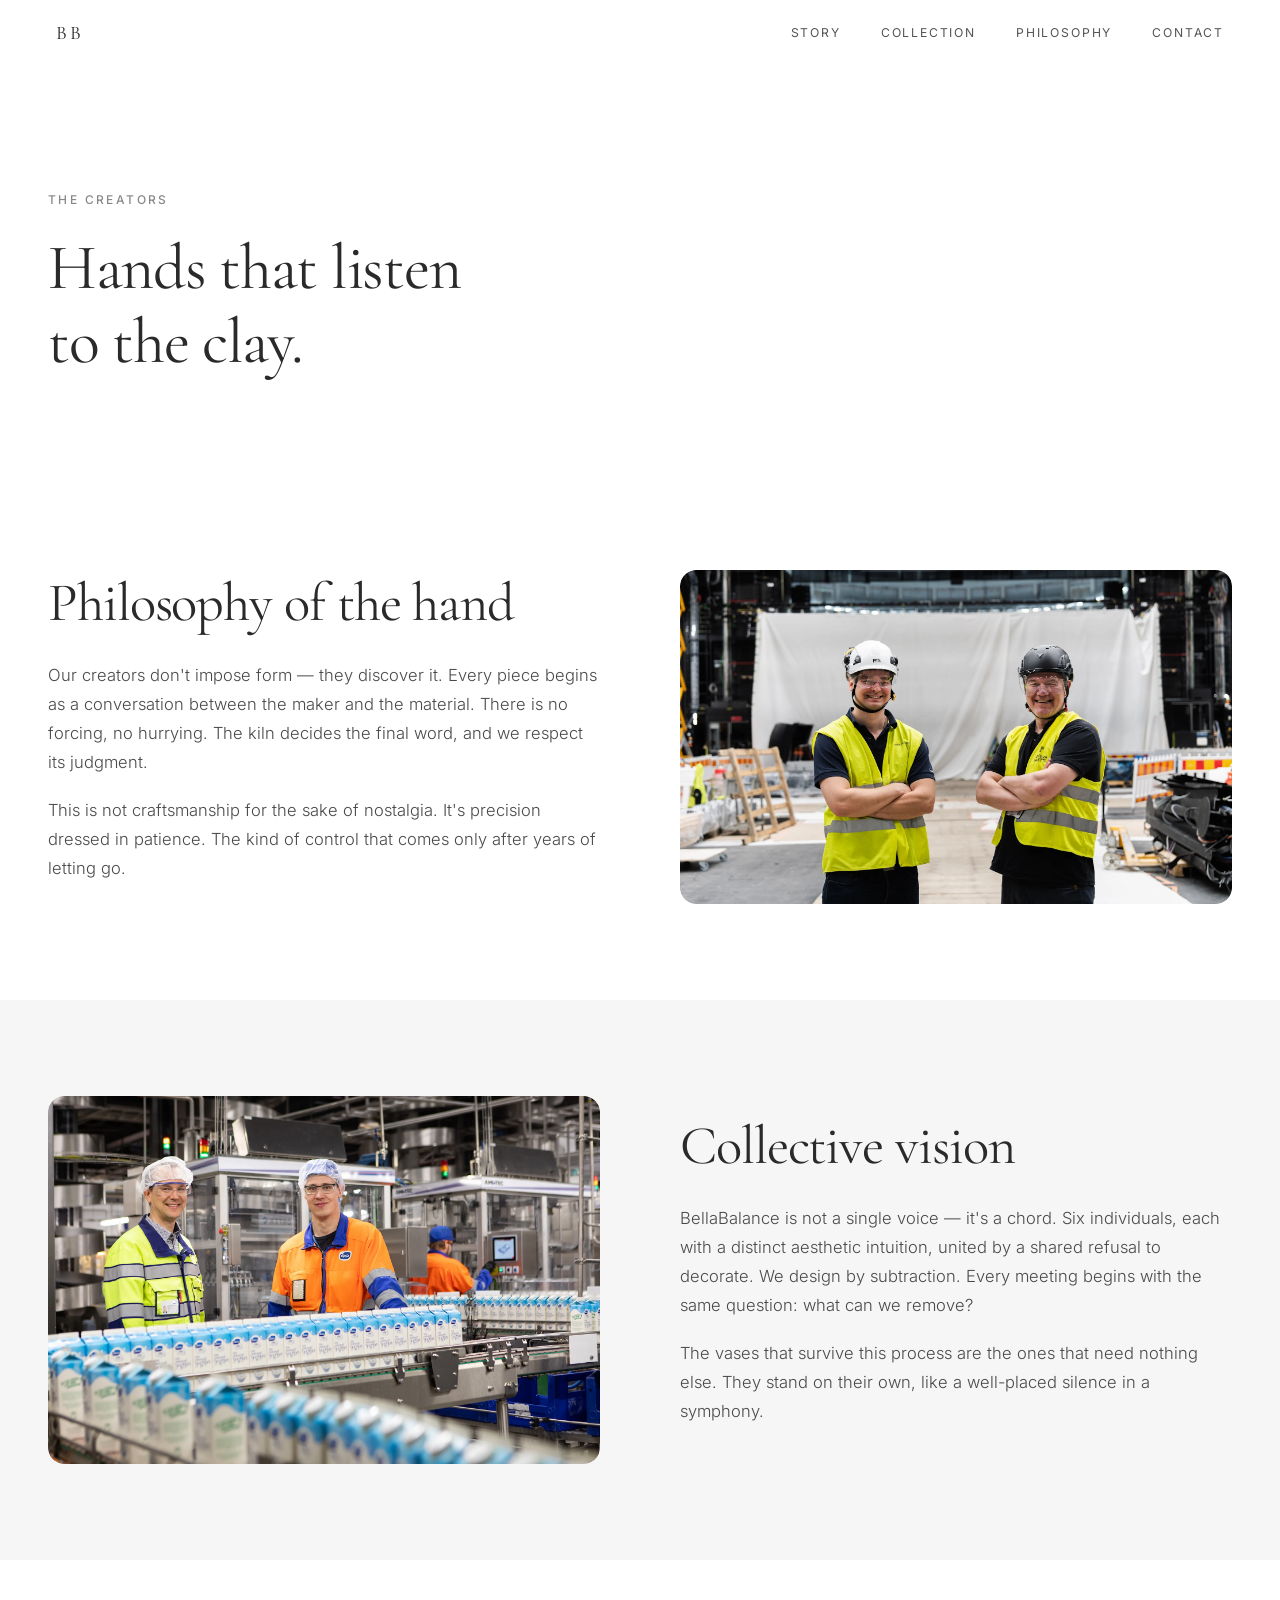
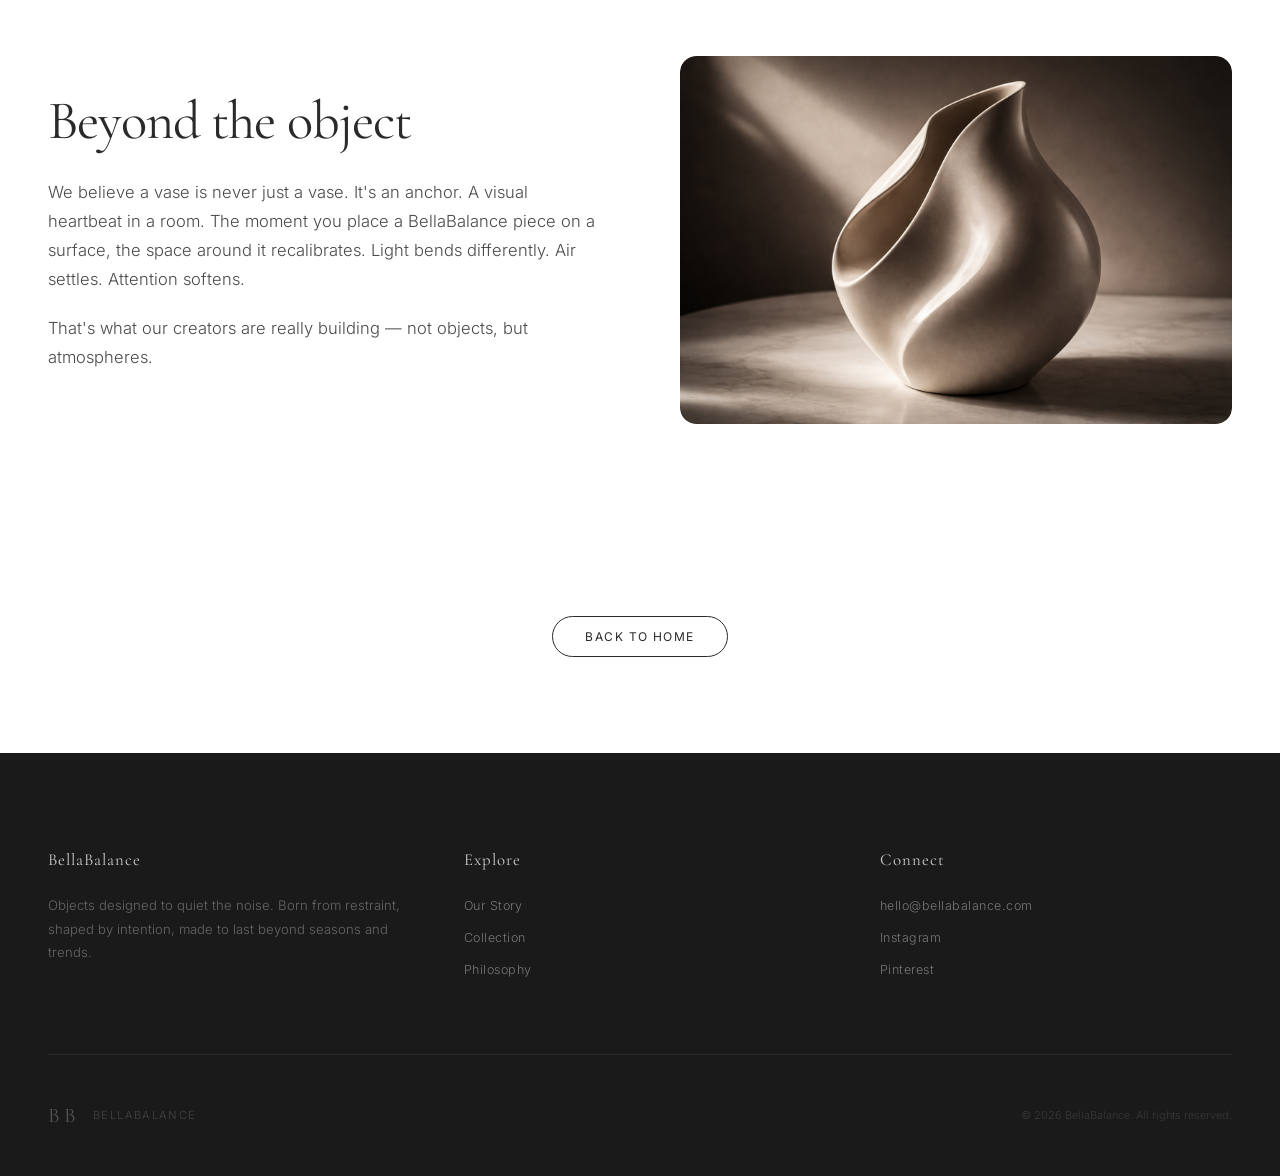
==== creators.html @ a8b5573e "feat: design ready" ====
<!DOCTYPE html>
<html lang="en">
<head>
  <meta charset="UTF-8">
  <meta name="viewport" content="width=device-width, initial-scale=1.0">
  <title>The Creators — BellaBalance</title>
  <link rel="stylesheet" href="style.css">
  <link rel="stylesheet" href="pages.css">
  <link rel="preconnect" href="https://fonts.googleapis.com">
  <link rel="preconnect" href="https://fonts.gstatic.com" crossorigin>
  <link href="https://fonts.googleapis.com/css2?family=Cormorant+Garamond:ital,wght@0,300;0,400;0,500;1,300;1,400&family=Inter:wght@300;400;500&display=swap" rel="stylesheet">
</head>
<body>

  <nav class="navbar visible" id="navbar">
    <a href="index.html" class="nav-logo">BB</a>
    <div class="nav-links">
      <a href="index.html#story">Story</a>
      <a href="index.html#collection">Collection</a>
      <a href="index.html#philosophy">Philosophy</a>
      <a href="index.html#contact">Contact</a>
    </div>
  </nav>

  <header class="page-hero">
    <div class="page-hero-inner">
      <span class="section-label">The Creators</span>
      <h1>Hands that listen<br>to the clay.</h1>
    </div>
  </header>

  <section class="page-section">
    <div class="page-grid">
      <div class="page-text">
        <h2>Philosophy of the hand</h2>
        <p>Our creators don't impose form — they discover it. Every piece begins as a conversation between the maker and the material. There is no forcing, no hurrying. The kiln decides the final word, and we respect its judgment.</p>
        <p>This is not craftsmanship for the sake of nostalgia. It's precision dressed in patience. The kind of control that comes only after years of letting go.</p>
      </div>
      <div class="page-image">
        <img src="photos/image5.png" alt="The creator at work">
      </div>
    </div>
  </section>

  <section class="page-section page-section-alt">
    <div class="page-grid page-grid-reverse">
      <div class="page-text">
        <h2>Collective vision</h2>
        <p>BellaBalance is not a single voice — it's a chord. Six individuals, each with a distinct aesthetic intuition, united by a shared refusal to decorate. We design by subtraction. Every meeting begins with the same question: what can we remove?</p>
        <p>The vases that survive this process are the ones that need nothing else. They stand on their own, like a well-placed silence in a symphony.</p>
      </div>
      <div class="page-image">
        <img src="photos/image6.png" alt="The collective">
      </div>
    </div>
  </section>

  <section class="page-section">
    <div class="page-grid">
      <div class="page-text">
        <h2>Beyond the object</h2>
        <p>We believe a vase is never just a vase. It's an anchor. A visual heartbeat in a room. The moment you place a BellaBalance piece on a surface, the space around it recalibrates. Light bends differently. Air settles. Attention softens.</p>
        <p>That's what our creators are really building — not objects, but atmospheres.</p>
      </div>
      <div class="page-image">
        <img src="photos/20260310_2131_Image Generation_simple_compose_01kkckq28sek98zscj6ra469p7.png" alt="Atmosphere">
      </div>
    </div>
  </section>

  <div class="page-cta">
    <a href="index.html" class="btn-learn">Back to Home</a>
  </div>

  <footer class="footer" id="contact">
    <div class="footer-inner">
      <div class="footer-grid">
        <div class="footer-col">
          <h4>BellaBalance</h4>
          <p>Objects designed to quiet the noise. Born from restraint, shaped by intention, made to last beyond seasons and trends.</p>
        </div>
        <div class="footer-col">
          <h4>Explore</h4>
          <ul>
            <li><a href="index.html#story">Our Story</a></li>
            <li><a href="index.html#collection">Collection</a></li>
            <li><a href="index.html#philosophy">Philosophy</a></li>
          </ul>
        </div>
        <div class="footer-col">
          <h4>Connect</h4>
          <ul>
            <li><a href="mailto:hello@bellabalance.com">hello@bellabalance.com</a></li>
            <li><a href="#">Instagram</a></li>
            <li><a href="#">Pinterest</a></li>
          </ul>
        </div>
      </div>
      <div class="footer-bottom">
        <div class="footer-bottom-brand">
          <span class="footer-bottom-logo">BB</span>
          <p class="footer-bottom-name">BellaBalance</p>
        </div>
        <div class="footer-copy">
          <p>&copy; 2026 BellaBalance. All rights reserved.</p>
        </div>
      </div>
    </div>
  </footer>

</body>
</html>
---- style.css ----
/* ========== RESET & BASE ========== */
*, *::before, *::after {
  margin: 0;
  padding: 0;
  box-sizing: border-box;
}

html {
  scroll-behavior: smooth;
  font-size: 16px;
}

body {
  font-family: 'Inter', sans-serif;
  font-weight: 300;
  color: #3a3a3a;
  background: #ffffff;
  overflow-x: hidden;
  -webkit-font-smoothing: antialiased;
  -moz-osx-font-smoothing: grayscale;
}

img {
  display: block;
  width: 100%;
  height: auto;
  border-radius: 16px;
}

a {
  text-decoration: none;
  color: inherit;
}

/* ========== TYPOGRAPHY ========== */
h2 {
  font-family: 'Cormorant Garamond', serif;
  font-weight: 400;
  font-size: clamp(2rem, 4.5vw, 3.4rem);
  line-height: 1.2;
  color: #2a2a2a;
  margin-bottom: 1.5rem;
  letter-spacing: -0.02em;
}

p {
  font-size: clamp(1rem, 1.3vw, 1.12rem);
  line-height: 1.75;
  color: #4a4a4a;
  max-width: 520px;
}

.section-label {
  display: block;
  font-size: 0.75rem;
  letter-spacing: 0.2em;
  text-transform: uppercase;
  color: #888;
  margin-bottom: 1.5rem;
  font-weight: 500;
}

/* ========== NAVBAR ========== */
.navbar {
  position: fixed;
  top: 0;
  left: 0;
  width: 100%;
  z-index: 1000;
  display: flex;
  justify-content: space-between;
  align-items: center;
  padding: 1.3rem 3.5rem;
  opacity: 0;
  transform: translateY(-20px);
  pointer-events: none;
  background: rgba(255, 255, 255, 0.25);
  backdrop-filter: blur(30px) saturate(180%);
  -webkit-backdrop-filter: blur(30px) saturate(180%);
  border-bottom: 1px solid rgba(255, 255, 255, 0.12);
  transition: opacity 0.6s ease, transform 0.6s ease;
}

.navbar.visible {
  opacity: 1;
  transform: translateY(0);
  pointer-events: all;
}

.nav-logo {
  font-family: 'Cormorant Garamond', serif;
  font-weight: 400;
  font-size: 1.2rem;
  letter-spacing: 0.15em;
  color: #2a2a2a;
}

.nav-links {
  display: flex;
  gap: 2.5rem;
}

.nav-links a {
  font-size: 0.76rem;
  letter-spacing: 0.15em;
  text-transform: uppercase;
  color: #555;
  transition: color 0.3s ease;
  font-weight: 400;
}

.nav-links a:hover {
  color: #2a2a2a;
}

/* ========== HERO ========== */
.hero {
  position: relative;
  width: 100%;
  height: 100vh;
  overflow: hidden;
  display: flex;
  align-items: center;
  justify-content: center;
}

.hero-video {
  position: absolute;
  top: 50%;
  left: 50%;
  min-width: 100%;
  min-height: 100%;
  width: auto;
  height: auto;
  transform: translate(-50%, -50%);
  object-fit: cover;
}

.hero-overlay {
  position: absolute;
  inset: 0;
  background: rgba(0, 0, 0, 0.08);
  pointer-events: none;
}

.hero-content {
  position: relative;
  z-index: 2;
  text-align: center;
  mix-blend-mode: difference;
}

.hero-tagline {
  font-family: 'Cormorant Garamond', serif;
  font-weight: 500;
  font-size: clamp(1.6rem, 3.8vw, 3rem);
  color: #ffffff;
  letter-spacing: 0.06em;
  line-height: 1.4;
  opacity: 0;
  animation: fadeInUp 1.4s ease 0.5s forwards;
}

/* Scroll Hint */
.scroll-hint {
  position: absolute;
  bottom: 2.5rem;
  left: 50%;
  transform: translateX(-50%);
  z-index: 2;
  opacity: 0;
  animation: fadeInUp 1.4s ease 1.5s forwards;
}

.scroll-line {
  width: 1px;
  height: 48px;
  background: rgba(255, 255, 255, 0.4);
  position: relative;
  overflow: hidden;
}

.scroll-line::after {
  content: '';
  position: absolute;
  top: -100%;
  left: 0;
  width: 100%;
  height: 100%;
  background: rgba(255, 255, 255, 0.9);
  animation: scrollDown 2s ease infinite;
}

/* ========== GRADIENT TRANSITION ========== */
.gradient-transition {
  height: 30vh;
  background: linear-gradient(to bottom, #3f3f3f, #4e4e4e, #6e6e6e, #a0a0a0, #d0d0d0, #f0f0f0, #ffffff);
}

/* ========== SECTIONS ========== */
.section {
  padding: 10rem 3rem;
}

/* ========== REVEAL ANIMATIONS ========== */
.reveal {
  opacity: 0;
  transform: translateY(30px);
  transition: opacity 1s ease, transform 1s ease;
}

.reveal.in-view {
  opacity: 1;
  transform: translateY(0);
}

.reveal-delay-1 { transition-delay: 0.15s; }
.reveal-delay-2 { transition-delay: 0.3s; }
.reveal-delay-3 { transition-delay: 0.45s; }

.section-inner {
  max-width: 1200px;
  margin: 0 auto;
}

/* ========== STORY SECTION ========== */
.story-section {
  background: #ffffff;
  padding: 0;
}

.story-grid {
  display: grid;
  grid-template-columns: 0.8fr 1.2fr;
  min-height: 100vh;
  align-items: center;
  padding: 2rem;
}

.story-text {
  opacity: 0;
  transform: translateY(40px);
  transition: opacity 0.8s ease, transform 0.8s ease;
  display: flex;
  flex-direction: column;
  justify-content: center;
  padding: 6rem 5rem 6rem 3rem;
}

.story-text.in-view {
  opacity: 1;
  transform: translateY(0);
}

.story-image {
  opacity: 0;
  transform: translateY(40px);
  transition: opacity 0.8s ease 0.2s, transform 0.8s ease 0.2s;
  overflow: hidden;
  border-radius: 16px;
}

.story-image.in-view {
  opacity: 1;
  transform: translateY(0);
}

.story-image img {
  width: 100%;
  height: 100%;
  object-fit: contain;
  border-radius: 16px;
  transition: transform 0.6s ease;
}

.story-image:hover img {
  transform: scale(1.03);
}

.story-text .btn-learn {
  align-self: flex-start;
}

/* ========== COLLECTION SECTION ========== */
.collection-section {
  background: #fafafa;
  text-align: center;
  overflow: hidden;
  transition: background-color 1s cubic-bezier(0.4, 0, 0.2, 1);
}

.collection-section.dark {
  background-color: #0a0a0a;
}

.collection-section h2 {
  margin-bottom: 4rem;
  transition: color 1s cubic-bezier(0.4, 0, 0.2, 1);
}

.collection-section.dark h2 {
  color: #f0f0f0;
}

.collection-section .section-label {
  transition: color 1s cubic-bezier(0.4, 0, 0.2, 1);
}

.collection-section.dark .section-label {
  color: #666;
}

.carousel {
  position: relative;
  width: 100%;
  height: 560px;
  padding: 2rem 0 1rem;
}

.carousel-item {
  position: absolute;
  display: flex;
  flex-direction: column;
  align-items: center;
  cursor: pointer;
  transition: left 0.9s cubic-bezier(0.25, 0.46, 0.45, 0.94),
              transform 0.9s cubic-bezier(0.25, 0.46, 0.45, 0.94),
              opacity 0.9s cubic-bezier(0.25, 0.46, 0.45, 0.94);
}

/* Slot positions */
.carousel-item.pos-left {
  left: 5%;
  transform: scale(0.85);
}

.carousel-item.pos-center {
  left: 50%;
  transform: translateX(-50%) scale(1);
}

.carousel-item.pos-right {
  left: 95%;
  transform: translateX(-100%) scale(0.85);
}

.carousel-item:not(.active):hover {
  transform: scale(0.78);
}

.carousel-item.pos-right:not(.active):hover {
  transform: translateX(-100%) scale(0.78);
}

.carousel-item.active {
  cursor: default;
  z-index: 2;
}

.carousel-card {
  width: 340px;
  height: 460px;
  border-radius: 20px;
  overflow: hidden;
  filter: blur(14px);
  opacity: 0.6;
  transition: filter 1s cubic-bezier(0.25, 0.46, 0.45, 0.94),
              opacity 0.9s cubic-bezier(0.25, 0.46, 0.45, 0.94),
              box-shadow 1s ease;
}

.carousel-item.active .carousel-card {
  filter: blur(0);
  opacity: 1;
  box-shadow: 0 20px 60px rgba(0, 0, 0, 0.25), 0 0 80px rgba(255, 255, 255, 0.06);
}

.carousel-card video,
.carousel-card img {
  width: 100%;
  height: 100%;
  object-fit: cover;
  display: block;
}

.carousel-label {
  margin-top: 1.5rem;
  font-family: 'Cormorant Garamond', serif;
  font-size: 1.15rem;
  font-weight: 400;
  color: #2a2a2a;
  letter-spacing: 0.04em;
  max-width: none;
  transition: opacity 0.4s ease, color 1s cubic-bezier(0.4, 0, 0.2, 1);
}

.collection-section.dark .carousel-label {
  color: #e0e0e0;
}

.carousel-desc {
  margin-top: 1rem;
  font-size: 0.82rem;
  color: #999;
  letter-spacing: 0.02em;
  max-width: none;
  transition: opacity 0.5s ease, transform 0.5s ease, color 1s cubic-bezier(0.4, 0, 0.2, 1);
  min-height: 1.5em;
}

.collection-section.dark .carousel-desc {
  color: #666;
}

/* ========== PHILOSOPHY SECTION ========== */
.philosophy-section {
  background: #ffffff;
  position: relative;
  overflow: hidden;
}

.philosophy-section .section-inner {
  position: relative;
  z-index: 1;
}

.philosophy-grid {
  display: grid;
  grid-template-columns: 1.3fr 0.7fr;
  gap: 4rem;
  align-items: start;
}

.creators-visual {
  display: flex;
  flex-direction: column;
  gap: 2rem;
}

.creator-accent {
  width: 70%;
  margin-left: auto;
  margin-right: 0;
  overflow: hidden;
  border-radius: 16px;
  opacity: 0;
  transform: translateY(20px) rotate(2deg);
  transition: opacity 0.8s ease 0.15s, transform 0.8s ease 0.15s;
}

.creator-accent.in-view {
  opacity: 1;
  transform: translateY(0) rotate(2deg);
}

.creator-accent img {
  transition: transform 0.6s ease;
}

.creator-accent:hover img {
  transform: scale(1.04);
}

.creator-photo {
  width: 65%;
  margin-left: auto;
  overflow: hidden;
  border-radius: 16px;
  opacity: 0;
  transform: translateY(30px);
  transition: opacity 0.8s ease 0.3s, transform 0.8s ease 0.3s;
}

.creator-photo.in-view {
  opacity: 1;
  transform: translateY(0);
}

.creator-photo img {
  transition: transform 0.6s ease;
}

.creator-photo:hover img {
  transform: scale(1.03);
}

.philosophy-image {
  overflow: hidden;
  border-radius: 16px;
  opacity: 0;
  transform: translateY(40px);
  transition: opacity 0.8s ease, transform 0.8s ease;
}

.philosophy-image.in-view {
  opacity: 1;
  transform: translateY(0);
}

.philosophy-image img {
  transition: transform 0.6s ease;
}

.philosophy-image:hover img {
  transform: scale(1.03);
}

.philosophy-text {
  opacity: 0;
  transform: translateY(40px);
  transition: opacity 0.8s ease 0.2s, transform 0.8s ease 0.2s;
}

.philosophy-text.in-view {
  opacity: 1;
  transform: translateY(0);
}

/* ========== DETAIL SECTION ========== */
.detail-section {
  background: #fafafa;
  position: relative;
  overflow: hidden;
  padding: 12rem 3rem;
  transition: background-color 1.2s cubic-bezier(0.4, 0, 0.2, 1);
}

.detail-section.color-shift {
  background-color: #e8f0ed;
}

.detail-section .section-inner {
  position: relative;
  z-index: 1;
}

.detail-inner {
  display: flex;
  flex-direction: column;
  align-items: center;
  text-align: center;
  gap: 3rem;
}

.detail-label {
  transition: color 1.2s cubic-bezier(0.4, 0, 0.2, 1);
}

.detail-section.color-shift .detail-label {
  color: #6a8a7a;
}

.detail-image {
  overflow: hidden;
  border-radius: 16px;
  max-width: 720px;
  width: 100%;
}

.detail-image img {
  border-radius: 16px;
  transition: transform 0.6s ease;
}

.detail-image:hover img {
  transform: scale(1.03);
}

.detail-caption {
  font-family: 'Cormorant Garamond', serif;
  font-size: 1.05rem;
  font-weight: 400;
  letter-spacing: 0.06em;
  color: #666;
  transition: color 1.2s cubic-bezier(0.4, 0, 0.2, 1);
}

.detail-section.color-shift .detail-caption {
  color: #5a7a6a;
}

.detail-quote {
  max-width: 600px;
}

.detail-section.color-shift blockquote {
  color: #2a3a2e;
}

.detail-section.color-shift cite {
  color: #6a8a7a;
}

blockquote {
  font-family: 'Cormorant Garamond', serif;
  font-style: italic;
  font-weight: 400;
  font-size: clamp(1.4rem, 2.8vw, 2rem);
  line-height: 1.5;
  color: #2a2a2a;
  margin-bottom: 1rem;
}

cite {
  font-family: 'Inter', sans-serif;
  font-style: normal;
  font-size: 0.78rem;
  letter-spacing: 0.12em;
  text-transform: uppercase;
  color: #888;
}

/* ========== LEARN MORE BUTTON ========== */
.btn-learn {
  display: inline-block;
  margin-top: 2rem;
  font-family: 'Inter', sans-serif;
  font-size: 0.75rem;
  font-weight: 400;
  letter-spacing: 0.12em;
  text-transform: uppercase;
  color: #2a2a2a;
  border: 1px solid #2a2a2a;
  border-radius: 30px;
  padding: 0.75rem 2rem;
  transition: background 0.3s ease, color 0.3s ease;
}

.btn-learn:hover {
  background: #2a2a2a;
  color: #ffffff;
}

/* ========== PROGRAMS SECTION ========== */
.programs-section {
  background: #ffffff;
}

.programs-list {
  margin-top: 4rem;
}

.program-row {
  display: flex;
  justify-content: space-between;
  align-items: baseline;
  padding: 2rem 1rem;
  border-top: 1px solid #e0e0e0;
  cursor: default;
}

.program-row:last-child {
  border-bottom: 1px solid #e0e0e0;
}

.program-row .program-title,
.program-row .program-desc {
  transition: transform 0.4s cubic-bezier(0.25, 0.46, 0.45, 0.94);
}

.program-row:hover .program-title,
.program-row:hover .program-desc {
  transform: scale(1.05);
}

.program-title {
  font-family: 'Cormorant Garamond', serif;
  font-weight: 400;
  font-size: clamp(1.3rem, 2.5vw, 1.8rem);
  color: #2a2a2a;
  letter-spacing: -0.01em;
}

.program-desc {
  font-family: 'Cormorant Garamond', serif;
  font-style: italic;
  font-weight: 300;
  font-size: clamp(0.95rem, 1.5vw, 1.1rem);
  color: #888;
  max-width: none;
}

/* ========== FOOTER ========== */
.footer {
  background: #1a1a1a;
  padding: 6rem 3rem 3rem;
  color: #aaa;
}

.footer-inner {
  max-width: 1200px;
  margin: 0 auto;
}

.footer-grid {
  display: grid;
  grid-template-columns: 1fr 1fr 1fr;
  gap: 4rem;
  padding-bottom: 4rem;
  border-bottom: 1px solid #2a2a2a;
  margin-bottom: 3rem;
}

.footer-col h4 {
  font-family: 'Cormorant Garamond', serif;
  font-weight: 400;
  font-size: 1.05rem;
  color: #ccc;
  letter-spacing: 0.06em;
  margin-bottom: 1.5rem;
}

.footer-col p {
  font-size: 0.82rem;
  line-height: 1.8;
  color: #666;
  max-width: none;
}

.footer-col ul {
  list-style: none;
  padding: 0;
}

.footer-col ul li {
  margin-bottom: 0.75rem;
}

.footer-col ul li a {
  font-size: 0.78rem;
  letter-spacing: 0.04em;
  color: #777;
  transition: color 0.3s ease;
}

.footer-col ul li a:hover {
  color: #ddd;
}

.footer-bottom {
  display: flex;
  justify-content: space-between;
  align-items: center;
}

.footer-bottom-brand {
  display: flex;
  align-items: center;
  gap: 0.8rem;
}

.footer-bottom-logo {
  font-family: 'Cormorant Garamond', serif;
  font-weight: 400;
  font-size: 1.3rem;
  letter-spacing: 0.2em;
  color: #555;
}

.footer-bottom-name {
  font-size: 0.7rem;
  letter-spacing: 0.12em;
  color: #444;
  text-transform: uppercase;
  max-width: none;
}

.footer-copy p {
  font-size: 0.68rem;
  color: #3a3a3a;
  max-width: none;
}

/* ========== ANIMATIONS ========== */
@keyframes fadeInUp {
  from {
    opacity: 0;
    transform: translateY(24px);
  }
  to {
    opacity: 1;
    transform: translateY(0);
  }
}

@keyframes scrollDown {
  0% {
    top: -100%;
  }
  100% {
    top: 100%;
  }
}

/* ========== RESPONSIVE ========== */
@media (max-width: 900px) {
  .story-grid,
  .philosophy-grid {
    grid-template-columns: 1fr;
    gap: 0;
  }

  .story-grid {
    min-height: auto;
  }

  .story-text {
    padding: 4rem 1.5rem;
  }

  .story-image {
    margin: 0 1.5rem 1.5rem;
    height: 50vh;
  }

  .detail-section {
    padding: 6rem 1.5rem;
  }

  .creator-photo {
    width: 50%;
    margin-left: 0;
  }

  .creator-accent {
    width: 40%;
    margin-right: 0;
  }

  .carousel {
    height: 420px;
  }

  .carousel-card {
    width: 240px;
    height: 320px;
  }

  .carousel-item.pos-left {
    left: 2%;
  }

  .carousel-item.pos-right {
    left: 98%;
  }

  .section {
    padding: 5rem 1.5rem;
  }

  .navbar {
    padding: 0.75rem 1.2rem;
  }

  .nav-links {
    gap: 1.5rem;
  }

  .footer-grid {
    grid-template-columns: 1fr;
    gap: 2.5rem;
    text-align: center;
  }

  .footer-bottom {
    flex-direction: column;
    gap: 1rem;
    text-align: center;
  }

  .philosophy-image {
    order: -1;
  }
}

@media (max-width: 600px) {
  .nav-links a {
    font-size: 0.65rem;
    letter-spacing: 0.1em;
  }

  .nav-links {
    gap: 1rem;
  }

  h2 {
    font-size: 1.6rem;
  }

  .carousel {
    height: 340px;
  }

  .carousel-card {
    width: 180px;
    height: 240px;
  }

  .carousel-item.pos-left {
    left: 0%;
  }

  .carousel-item.pos-right {
    left: 100%;
  }
}
---- pages.css ----
/* ========== SUBPAGE STYLES ========== */

/* Hero */
.page-hero {
  padding: 12rem 3rem 6rem;
  background: #ffffff;
}

.page-hero-inner {
  max-width: 1200px;
  margin: 0 auto;
}

.page-hero h1 {
  font-family: 'Cormorant Garamond', serif;
  font-weight: 400;
  font-size: clamp(2.4rem, 5vw, 4rem);
  line-height: 1.15;
  color: #2a2a2a;
  letter-spacing: -0.02em;
  margin-top: 1rem;
}

/* Sections */
.page-section {
  padding: 6rem 3rem;
}

.page-section-alt {
  background: #f6f6f6;
}

.page-grid {
  max-width: 1200px;
  margin: 0 auto;
  display: grid;
  grid-template-columns: 1fr 1fr;
  gap: 5rem;
  align-items: center;
}

.page-grid-reverse {
  direction: rtl;
}

.page-grid-reverse > * {
  direction: ltr;
}

.page-text h2 {
  margin-bottom: 1.5rem;
}

.page-text p {
  margin-bottom: 1.2rem;
  max-width: none;
}

.page-image {
  overflow: hidden;
  border-radius: 16px;
}

.page-image img {
  border-radius: 16px;
  transition: transform 0.6s ease;
}

.page-image:hover img {
  transform: scale(1.03);
}

/* Full-width image */
.page-full-image {
  max-width: 900px;
  margin: 0 auto;
  border-radius: 16px;
  overflow: hidden;
}

.page-full-image img {
  border-radius: 16px;
}

/* CTA */
.page-cta {
  text-align: center;
  padding: 4rem 3rem 6rem;
}

/* Responsive */
@media (max-width: 900px) {
  .page-hero {
    padding: 10rem 1.5rem 4rem;
  }

  .page-section {
    padding: 4rem 1.5rem;
  }

  .page-grid {
    grid-template-columns: 1fr;
    gap: 3rem;
  }

  .page-grid-reverse {
    direction: ltr;
  }

  .page-full-image {
    max-width: 100%;
  }
}
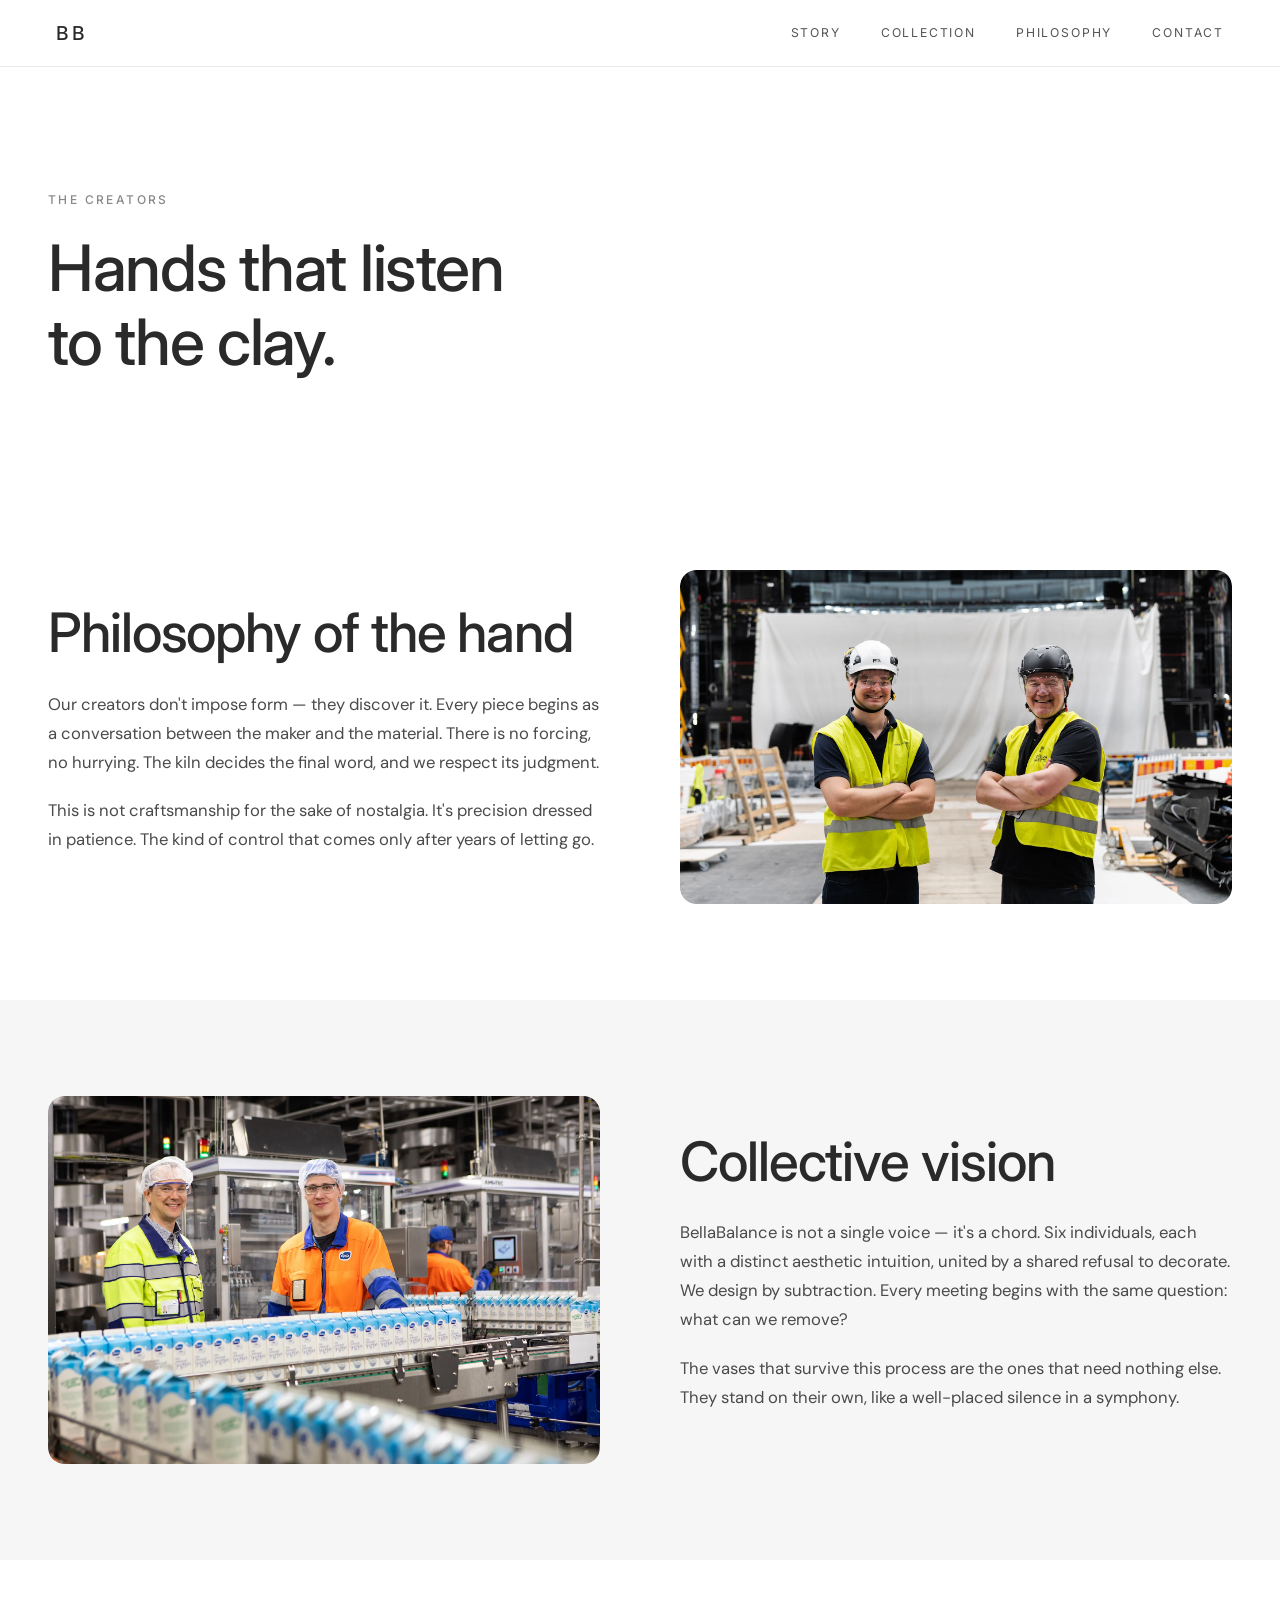
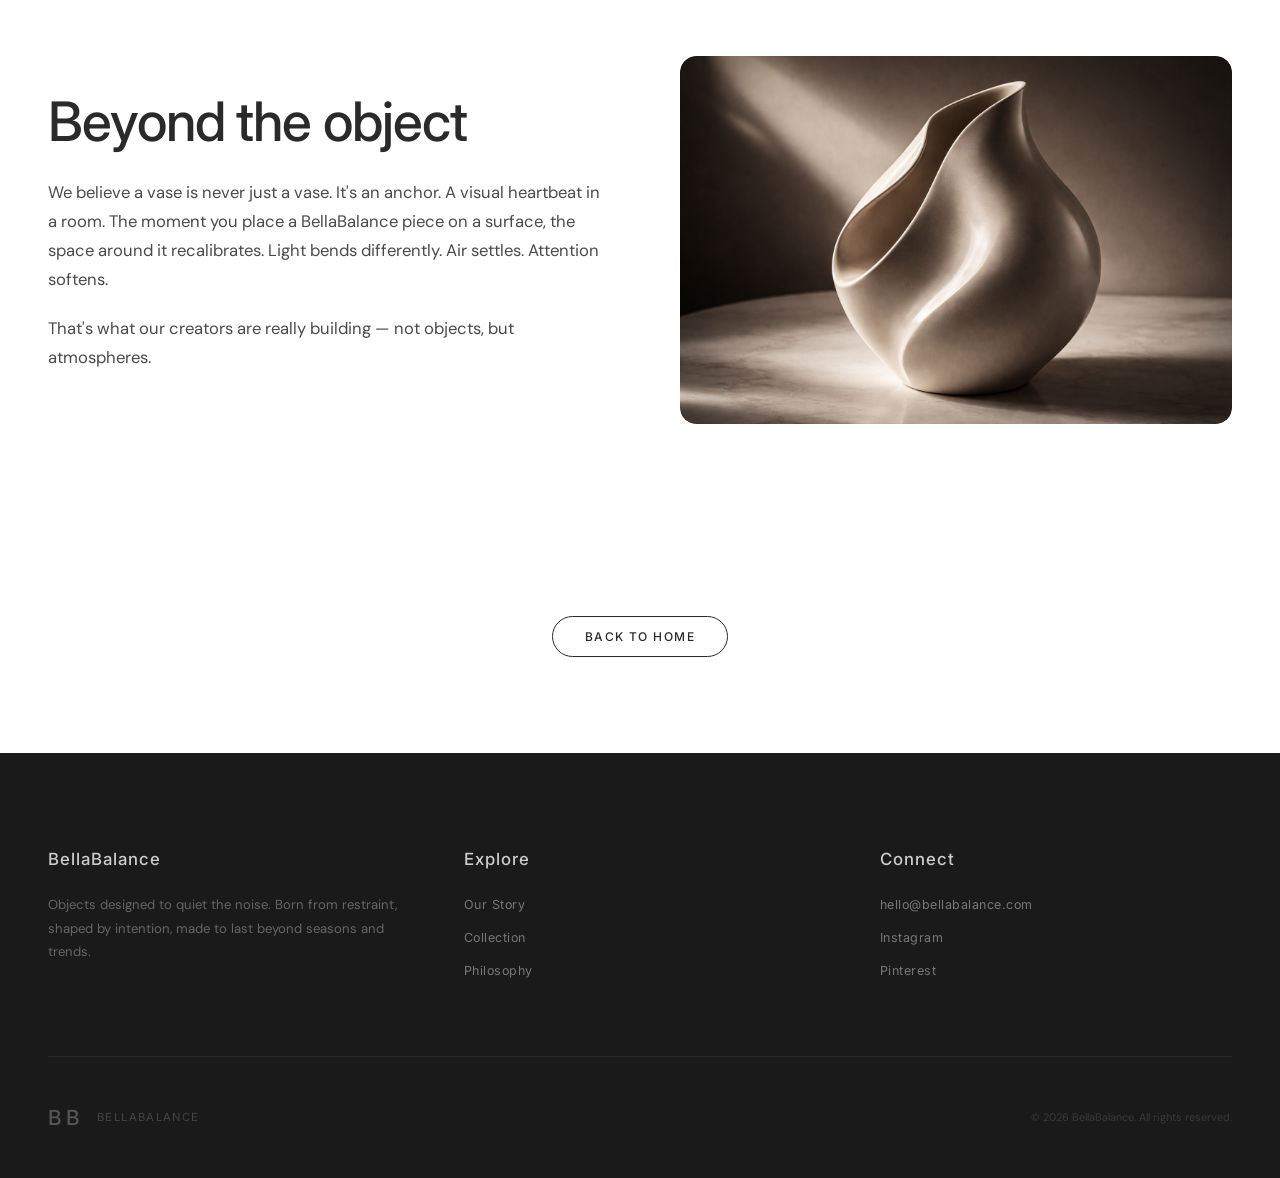
==== commit beb14d00: "feat: new features" ====
--- a/creators.html
+++ b/creators.html
@@ -8,7 +8,7 @@
   <link rel="stylesheet" href="pages.css">
   <link rel="preconnect" href="https://fonts.googleapis.com">
   <link rel="preconnect" href="https://fonts.gstatic.com" crossorigin>
-  <link href="https://fonts.googleapis.com/css2?family=Cormorant+Garamond:ital,wght@0,300;0,400;0,500;1,300;1,400&family=Inter:wght@300;400;500&display=swap" rel="stylesheet">
+  <link href="https://fonts.googleapis.com/css2?family=DM+Sans:ital,wght@0,400;0,500;1,400;1,500&family=Inter:wght@400;500;600&display=swap" rel="stylesheet">
 </head>
 <body>
 
@@ -108,5 +108,7 @@
     </div>
   </footer>
 
+  <script src="script.js"></script>
+
 </body>
 </html>
--- a/style.css
+++ b/style.css
@@ -10,9 +10,14 @@
   font-size: 16px;
 }
 
+:root {
+  --font-primary: 'Inter', sans-serif;
+  --font-secondary: 'DM Sans', sans-serif;
+}
+
 body {
-  font-family: 'Inter', sans-serif;
-  font-weight: 300;
+  font-family: var(--font-secondary);
+  font-weight: 400;
   color: #3a3a3a;
   background: #ffffff;
   overflow-x: hidden;
@@ -34,8 +39,8 @@
 
 /* ========== TYPOGRAPHY ========== */
 h2 {
-  font-family: 'Cormorant Garamond', serif;
-  font-weight: 400;
+  font-family: var(--font-primary);
+  font-weight: 500;
   font-size: clamp(2rem, 4.5vw, 3.4rem);
   line-height: 1.2;
   color: #2a2a2a;
@@ -43,7 +48,17 @@
   letter-spacing: -0.02em;
 }
 
+h1,
+h3,
+h4,
+h5,
+h6 {
+  font-family: var(--font-primary);
+  font-weight: 500;
+}
+
 p {
+  font-family: var(--font-secondary);
   font-size: clamp(1rem, 1.3vw, 1.12rem);
   line-height: 1.75;
   color: #4a4a4a;
@@ -52,6 +67,7 @@
 
 .section-label {
   display: block;
+  font-family: var(--font-primary);
   font-size: 0.75rem;
   letter-spacing: 0.2em;
   text-transform: uppercase;
@@ -74,10 +90,8 @@
   opacity: 0;
   transform: translateY(-20px);
   pointer-events: none;
-  background: rgba(255, 255, 255, 0.25);
-  backdrop-filter: blur(30px) saturate(180%);
-  -webkit-backdrop-filter: blur(30px) saturate(180%);
-  border-bottom: 1px solid rgba(255, 255, 255, 0.12);
+  background: rgba(255, 255, 255, 0.96);
+  border-bottom: 1px solid rgba(0, 0, 0, 0.08);
   transition: opacity 0.6s ease, transform 0.6s ease;
 }
 
@@ -88,8 +102,8 @@
 }
 
 .nav-logo {
-  font-family: 'Cormorant Garamond', serif;
-  font-weight: 400;
+  font-family: var(--font-primary);
+  font-weight: 500;
   font-size: 1.2rem;
   letter-spacing: 0.15em;
   color: #2a2a2a;
@@ -101,6 +115,7 @@
 }
 
 .nav-links a {
+  font-family: var(--font-primary);
   font-size: 0.76rem;
   letter-spacing: 0.15em;
   text-transform: uppercase;
@@ -151,7 +166,7 @@
 }
 
 .hero-tagline {
-  font-family: 'Cormorant Garamond', serif;
+  font-family: var(--font-primary);
   font-weight: 500;
   font-size: clamp(1.6rem, 3.8vw, 3rem);
   color: #ffffff;
@@ -230,9 +245,8 @@
 }
 
 .story-grid {
-  display: grid;
-  grid-template-columns: 0.8fr 1.2fr;
-  min-height: 100vh;
+  display: flex;
+  flex-direction: column;
   align-items: center;
   padding: 2rem;
 }
@@ -243,8 +257,10 @@
   transition: opacity 0.8s ease, transform 0.8s ease;
   display: flex;
   flex-direction: column;
-  justify-content: center;
-  padding: 6rem 5rem 6rem 3rem;
+  align-items: center;
+  text-align: center;
+  padding: 3rem 3rem 6rem;
+  max-width: 800px;
 }
 
 .story-text.in-view {
@@ -258,6 +274,7 @@
   transition: opacity 0.8s ease 0.2s, transform 0.8s ease 0.2s;
   overflow: hidden;
   border-radius: 16px;
+  width: 100%;
 }
 
 .story-image.in-view {
@@ -267,8 +284,9 @@
 
 .story-image img {
   width: 100%;
-  height: 100%;
-  object-fit: contain;
+  height: auto;
+  min-height: 70vh;
+  object-fit: cover;
   border-radius: 16px;
   transition: transform 0.6s ease;
 }
@@ -278,7 +296,7 @@
 }
 
 .story-text .btn-learn {
-  align-self: flex-start;
+  align-self: center;
 }
 
 /* ========== COLLECTION SECTION ========== */
@@ -286,6 +304,7 @@
   background: #fafafa;
   text-align: center;
   overflow: hidden;
+  padding: 4.5rem 3rem;
   transition: background-color 1s cubic-bezier(0.4, 0, 0.2, 1);
 }
 
@@ -294,7 +313,7 @@
 }
 
 .collection-section h2 {
-  margin-bottom: 4rem;
+  margin-bottom: 1.5rem;
   transition: color 1s cubic-bezier(0.4, 0, 0.2, 1);
 }
 
@@ -310,106 +329,88 @@
   color: #666;
 }
 
-.carousel {
-  position: relative;
-  width: 100%;
-  height: 560px;
-  padding: 2rem 0 1rem;
-}
-
-.carousel-item {
-  position: absolute;
+.collection-grid {
+  margin-top: 1.25rem;
+  display: grid;
+  grid-template-columns: repeat(3, minmax(0, 1fr));
+  gap: 1.25rem;
+}
+
+.collection-item {
   display: flex;
   flex-direction: column;
   align-items: center;
-  cursor: pointer;
-  transition: left 0.9s cubic-bezier(0.25, 0.46, 0.45, 0.94),
-              transform 0.9s cubic-bezier(0.25, 0.46, 0.45, 0.94),
-              opacity 0.9s cubic-bezier(0.25, 0.46, 0.45, 0.94);
-}
-
-/* Slot positions */
-.carousel-item.pos-left {
-  left: 5%;
-  transform: scale(0.85);
-}
-
-.carousel-item.pos-center {
-  left: 50%;
-  transform: translateX(-50%) scale(1);
-}
-
-.carousel-item.pos-right {
-  left: 95%;
-  transform: translateX(-100%) scale(0.85);
-}
-
-.carousel-item:not(.active):hover {
-  transform: scale(0.78);
-}
-
-.carousel-item.pos-right:not(.active):hover {
-  transform: translateX(-100%) scale(0.78);
-}
-
-.carousel-item.active {
-  cursor: default;
-  z-index: 2;
-}
-
-.carousel-card {
-  width: 340px;
-  height: 460px;
+}
+
+.collection-card {
+  position: relative;
+  width: 88%;
+  aspect-ratio: 4 / 5;
+  max-height: 235px;
   border-radius: 20px;
   overflow: hidden;
-  filter: blur(14px);
-  opacity: 0.6;
-  transition: filter 1s cubic-bezier(0.25, 0.46, 0.45, 0.94),
-              opacity 0.9s cubic-bezier(0.25, 0.46, 0.45, 0.94),
-              box-shadow 1s ease;
-}
-
-.carousel-item.active .carousel-card {
-  filter: blur(0);
-  opacity: 1;
-  box-shadow: 0 20px 60px rgba(0, 0, 0, 0.25), 0 0 80px rgba(255, 255, 255, 0.06);
-}
-
-.carousel-card video,
-.carousel-card img {
+  transition: transform 0.4s cubic-bezier(0.25, 0.46, 0.45, 0.94),
+              filter 0.4s ease,
+              box-shadow 0.5s ease;
+  box-shadow: 0 16px 40px rgba(0, 0, 0, 0.16);
+}
+
+.collection-card img {
   width: 100%;
   height: 100%;
   object-fit: cover;
-  display: block;
-}
-
-.carousel-label {
-  margin-top: 1.5rem;
-  font-family: 'Cormorant Garamond', serif;
-  font-size: 1.15rem;
-  font-weight: 400;
+  border-radius: 20px;
+}
+
+.collection-item:hover .collection-card {
+  transform: scale(0.95);
+}
+
+.collection-label {
+  margin-top: 1.25rem;
+  font-family: var(--font-primary);
+  font-size: 1.05rem;
+  font-weight: 500;
   color: #2a2a2a;
   letter-spacing: 0.04em;
   max-width: none;
-  transition: opacity 0.4s ease, color 1s cubic-bezier(0.4, 0, 0.2, 1);
-}
-
-.collection-section.dark .carousel-label {
+  transition: color 1s cubic-bezier(0.4, 0, 0.2, 1), transform 0.4s ease;
+}
+
+.collection-item:hover .collection-label {
+  transform: scale(0.97);
+}
+
+.collection-item.coming-soon .collection-card {
+  filter: blur(7px) saturate(0.75);
+}
+
+.collection-item.coming-soon .collection-label {
+  color: #777;
+}
+
+.collection-badge {
+  position: absolute;
+  top: 1rem;
+  right: 1rem;
+  font-family: var(--font-primary);
+  font-size: 0.66rem;
+  font-weight: 600;
+  letter-spacing: 0.14em;
+  text-transform: uppercase;
+  color: #f3f3f3;
+  background: rgba(20, 20, 20, 0.78);
+  border: 1px solid rgba(255, 255, 255, 0.3);
+  padding: 0.35rem 0.65rem;
+  border-radius: 999px;
+}
+
+.collection-section.dark .collection-label {
   color: #e0e0e0;
 }
 
-.carousel-desc {
-  margin-top: 1rem;
-  font-size: 0.82rem;
-  color: #999;
-  letter-spacing: 0.02em;
-  max-width: none;
-  transition: opacity 0.5s ease, transform 0.5s ease, color 1s cubic-bezier(0.4, 0, 0.2, 1);
-  min-height: 1.5em;
-}
-
-.collection-section.dark .carousel-desc {
-  color: #666;
+.collection-section.dark .collection-item.coming-soon .collection-label {
+  color: #888;
 }
 
 /* ========== PHILOSOPHY SECTION ========== */
@@ -567,7 +568,7 @@
 }
 
 .detail-caption {
-  font-family: 'Cormorant Garamond', serif;
+  font-family: var(--font-secondary);
   font-size: 1.05rem;
   font-weight: 400;
   letter-spacing: 0.06em;
@@ -592,7 +593,7 @@
 }
 
 blockquote {
-  font-family: 'Cormorant Garamond', serif;
+  font-family: var(--font-secondary);
   font-style: italic;
   font-weight: 400;
   font-size: clamp(1.4rem, 2.8vw, 2rem);
@@ -602,7 +603,7 @@
 }
 
 cite {
-  font-family: 'Inter', sans-serif;
+  font-family: var(--font-primary);
   font-style: normal;
   font-size: 0.78rem;
   letter-spacing: 0.12em;
@@ -614,9 +615,9 @@
 .btn-learn {
   display: inline-block;
   margin-top: 2rem;
-  font-family: 'Inter', sans-serif;
+  font-family: var(--font-primary);
   font-size: 0.75rem;
-  font-weight: 400;
+  font-weight: 500;
   letter-spacing: 0.12em;
   text-transform: uppercase;
   color: #2a2a2a;
@@ -633,7 +634,39 @@
 
 /* ========== PROGRAMS SECTION ========== */
 .programs-section {
-  background: #ffffff;
+  position: relative;
+  overflow: hidden;
+  isolation: isolate;
+  background: #111;
+}
+
+.programs-video {
+  position: absolute;
+  inset: 0;
+  width: 100%;
+  height: 100%;
+  object-fit: cover;
+  z-index: -2;
+}
+
+.programs-overlay {
+  position: absolute;
+  inset: 0;
+  background: rgba(0, 0, 0, 0.45);
+  z-index: -1;
+}
+
+.programs-content {
+  position: relative;
+}
+
+.programs-section .section-label {
+  color: rgba(255, 255, 255, 0.8);
+}
+
+.programs-section h2,
+.programs-section .program-title {
+  color: #f5f5f5;
 }
 
 .programs-list {
@@ -645,12 +678,12 @@
   justify-content: space-between;
   align-items: baseline;
   padding: 2rem 1rem;
-  border-top: 1px solid #e0e0e0;
+  border-top: 1px solid rgba(255, 255, 255, 0.24);
   cursor: default;
 }
 
 .program-row:last-child {
-  border-bottom: 1px solid #e0e0e0;
+  border-bottom: 1px solid rgba(255, 255, 255, 0.24);
 }
 
 .program-row .program-title,
@@ -664,19 +697,19 @@
 }
 
 .program-title {
-  font-family: 'Cormorant Garamond', serif;
+  font-family: var(--font-primary);
+  font-weight: 500;
+  font-size: clamp(1.3rem, 2.5vw, 1.8rem);
+  color: #f5f5f5;
+  letter-spacing: -0.01em;
+}
+
+.program-desc {
+  font-family: var(--font-secondary);
+  font-style: normal;
   font-weight: 400;
-  font-size: clamp(1.3rem, 2.5vw, 1.8rem);
-  color: #2a2a2a;
-  letter-spacing: -0.01em;
-}
-
-.program-desc {
-  font-family: 'Cormorant Garamond', serif;
-  font-style: italic;
-  font-weight: 300;
   font-size: clamp(0.95rem, 1.5vw, 1.1rem);
-  color: #888;
+  color: rgba(255, 255, 255, 0.78);
   max-width: none;
 }
 
@@ -702,8 +735,8 @@
 }
 
 .footer-col h4 {
-  font-family: 'Cormorant Garamond', serif;
-  font-weight: 400;
+  font-family: var(--font-primary);
+  font-weight: 500;
   font-size: 1.05rem;
   color: #ccc;
   letter-spacing: 0.06em;
@@ -727,6 +760,7 @@
 }
 
 .footer-col ul li a {
+  font-family: var(--font-primary);
   font-size: 0.78rem;
   letter-spacing: 0.04em;
   color: #777;
@@ -750,14 +784,15 @@
 }
 
 .footer-bottom-logo {
-  font-family: 'Cormorant Garamond', serif;
-  font-weight: 400;
+  font-family: var(--font-primary);
+  font-weight: 500;
   font-size: 1.3rem;
   letter-spacing: 0.2em;
   color: #555;
 }
 
 .footer-bottom-name {
+  font-family: var(--font-primary);
   font-size: 0.7rem;
   letter-spacing: 0.12em;
   color: #444;
@@ -766,6 +801,7 @@
 }
 
 .footer-copy p {
+  font-family: var(--font-secondary);
   font-size: 0.68rem;
   color: #3a3a3a;
   max-width: none;
@@ -805,12 +841,11 @@
   }
 
   .story-text {
-    padding: 4rem 1.5rem;
-  }
-
-  .story-image {
-    margin: 0 1.5rem 1.5rem;
-    height: 50vh;
+    padding: 2rem 1.5rem 4rem;
+  }
+
+  .story-image img {
+    min-height: 50vh;
   }
 
   .detail-section {
@@ -827,21 +862,9 @@
     margin-right: 0;
   }
 
-  .carousel {
-    height: 420px;
-  }
-
-  .carousel-card {
-    width: 240px;
-    height: 320px;
-  }
-
-  .carousel-item.pos-left {
-    left: 2%;
-  }
-
-  .carousel-item.pos-right {
-    left: 98%;
+  .collection-grid {
+    grid-template-columns: repeat(2, minmax(0, 1fr));
+    gap: 1.5rem;
   }
 
   .section {
@@ -887,20 +910,8 @@
     font-size: 1.6rem;
   }
 
-  .carousel {
-    height: 340px;
-  }
-
-  .carousel-card {
-    width: 180px;
-    height: 240px;
-  }
-
-  .carousel-item.pos-left {
-    left: 0%;
-  }
-
-  .carousel-item.pos-right {
-    left: 100%;
-  }
-}
+  .collection-grid {
+    grid-template-columns: 1fr;
+    gap: 1.25rem;
+  }
+}
--- a/pages.css
+++ b/pages.css
@@ -12,8 +12,8 @@
 }
 
 .page-hero h1 {
-  font-family: 'Cormorant Garamond', serif;
-  font-weight: 400;
+  font-family: var(--font-primary);
+  font-weight: 500;
   font-size: clamp(2.4rem, 5vw, 4rem);
   line-height: 1.15;
   color: #2a2a2a;
@@ -82,6 +82,44 @@
   border-radius: 16px;
 }
 
+/* Story hero - huge abstract image */
+.page-story-hero {
+  max-width: 1400px;
+  margin: 0 auto;
+  display: flex;
+  flex-direction: column;
+  align-items: center;
+}
+
+.page-image-huge {
+  width: 100%;
+  overflow: hidden;
+  border-radius: 20px;
+}
+
+.page-image-huge img {
+  width: 100%;
+  height: auto;
+  min-height: 75vh;
+  object-fit: cover;
+  border-radius: 20px;
+  transition: transform 0.6s ease;
+}
+
+.page-image-huge:hover img {
+  transform: scale(1.02);
+}
+
+.page-text-centered {
+  text-align: center;
+  max-width: 750px;
+  margin: 3rem auto 0;
+}
+
+.page-text-centered h2 {
+  margin-bottom: 1.5rem;
+}
+
 /* CTA */
 .page-cta {
   text-align: center;
